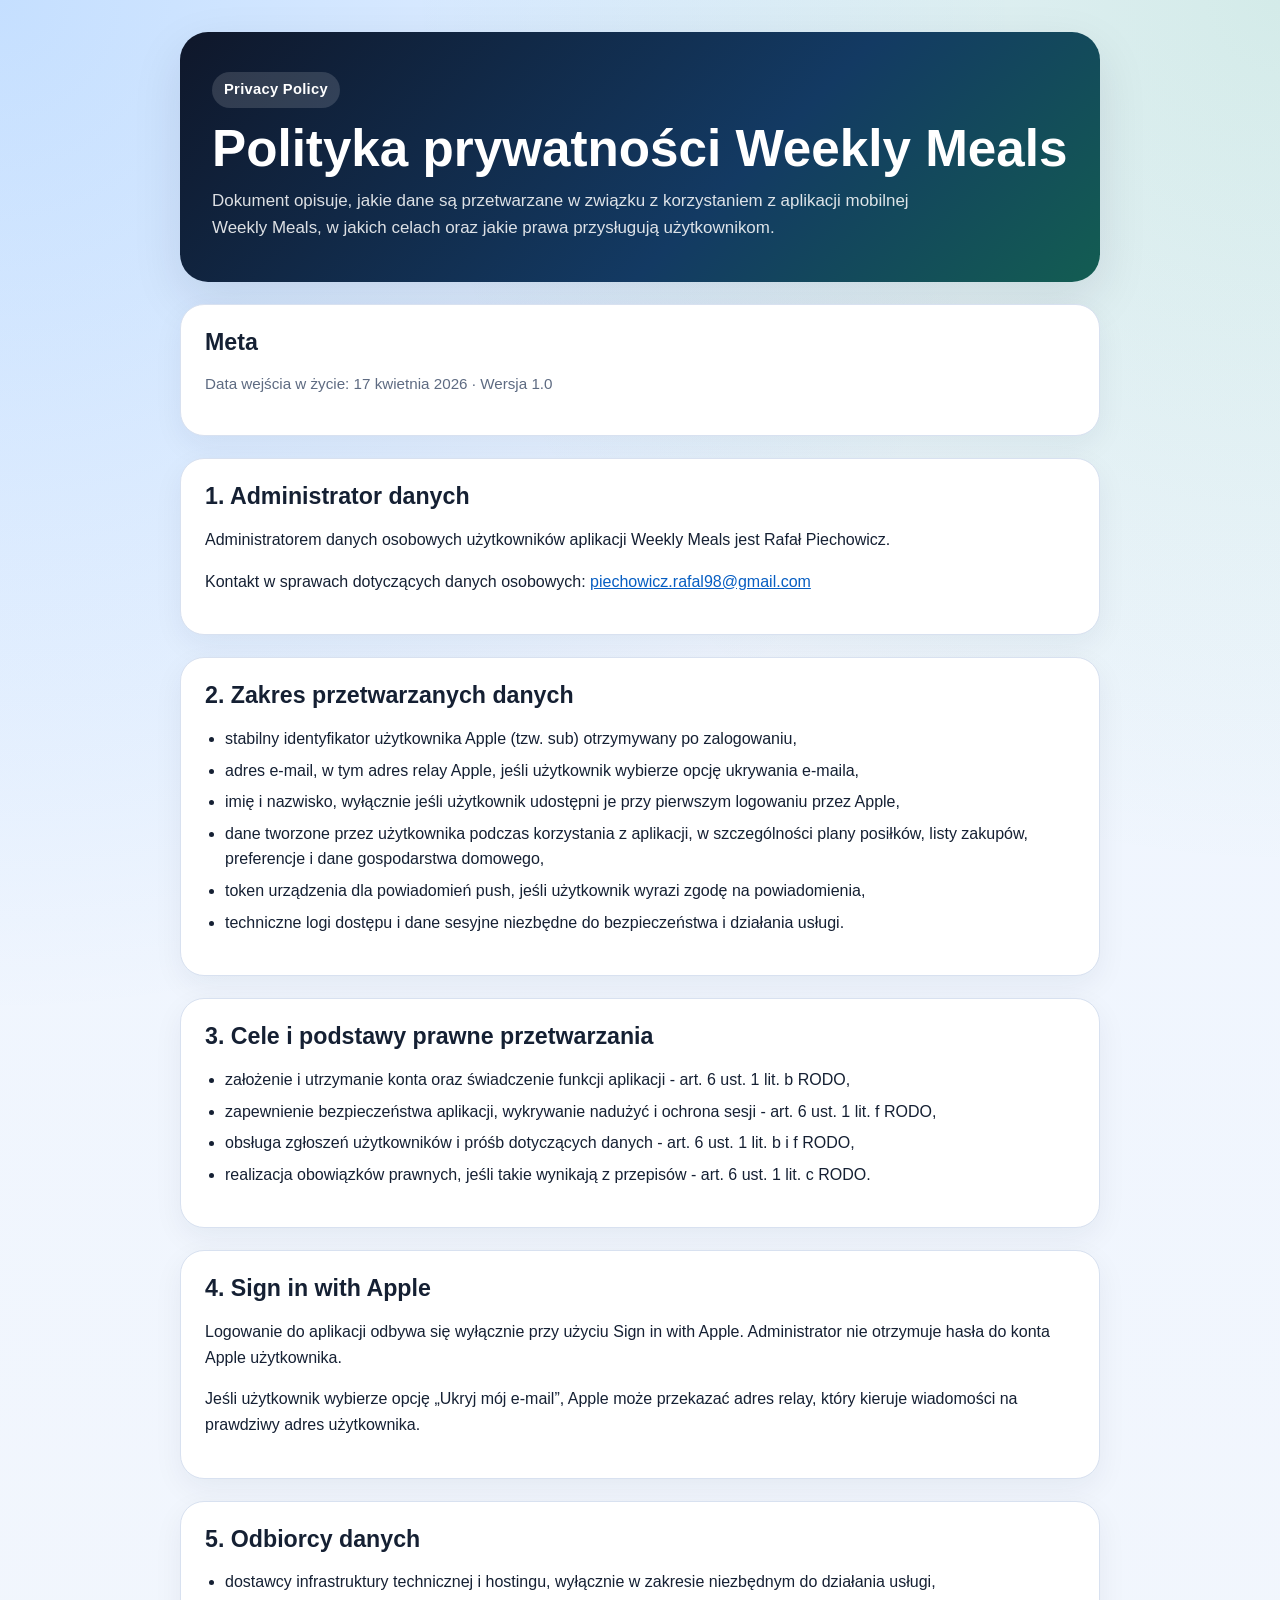
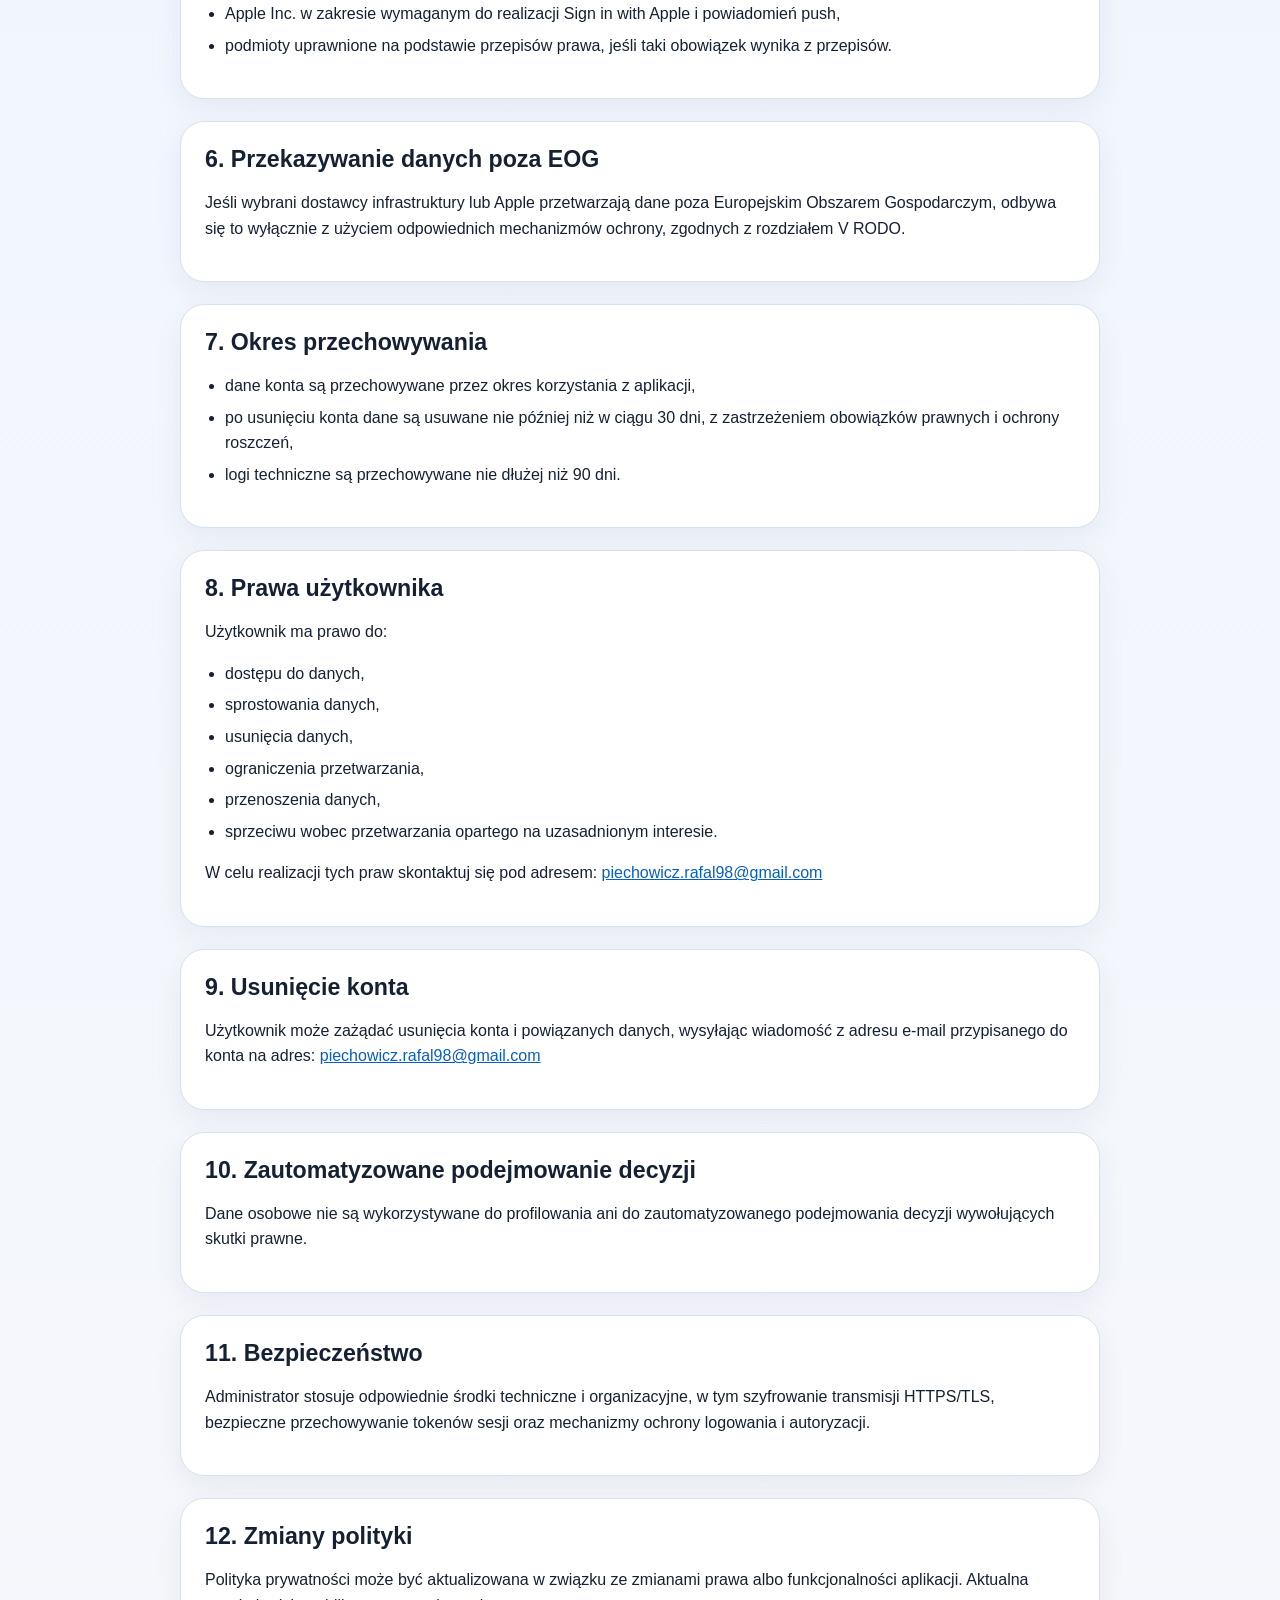
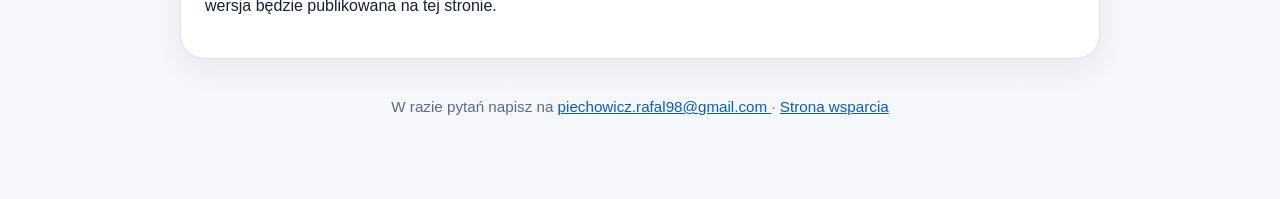
==== docs/privacy/index.html @ db655a3d "Add support and privacy pages for App Store review" ====
<!doctype html>
<html lang="pl">
  <head>
    <meta charset="utf-8" />
    <meta name="viewport" content="width=device-width, initial-scale=1" />
    <title>Weekly Meals Privacy Policy</title>
    <meta
      name="description"
      content="Polityka prywatności aplikacji Weekly Meals."
    />
    <link rel="stylesheet" href="../styles.css" />
  </head>
  <body>
    <main class="page">
      <section class="hero">
        <span class="eyebrow">Privacy Policy</span>
        <h1>Polityka prywatności Weekly Meals</h1>
        <p>
          Dokument opisuje, jakie dane są przetwarzane w związku z korzystaniem
          z aplikacji mobilnej Weekly Meals, w jakich celach oraz jakie prawa
          przysługują użytkownikom.
        </p>
      </section>

      <section class="card section">
        <h2>Meta</h2>
        <p class="meta">Data wejścia w życie: 17 kwietnia 2026 · Wersja 1.0</p>
      </section>

      <section class="card section">
        <h2>1. Administrator danych</h2>
        <p>
          Administratorem danych osobowych użytkowników aplikacji Weekly Meals
          jest Rafał Piechowicz.
        </p>
        <p>
          Kontakt w sprawach dotyczących danych osobowych:
          <a href="mailto:piechowicz.rafal98@gmail.com">
            piechowicz.rafal98@gmail.com
          </a>
        </p>
      </section>

      <section class="card section">
        <h2>2. Zakres przetwarzanych danych</h2>
        <ul>
          <li>
            stabilny identyfikator użytkownika Apple (tzw. sub) otrzymywany po
            zalogowaniu,
          </li>
          <li>
            adres e-mail, w tym adres relay Apple, jeśli użytkownik wybierze
            opcję ukrywania e-maila,
          </li>
          <li>
            imię i nazwisko, wyłącznie jeśli użytkownik udostępni je przy
            pierwszym logowaniu przez Apple,
          </li>
          <li>
            dane tworzone przez użytkownika podczas korzystania z aplikacji, w
            szczególności plany posiłków, listy zakupów, preferencje i dane
            gospodarstwa domowego,
          </li>
          <li>
            token urządzenia dla powiadomień push, jeśli użytkownik wyrazi zgodę
            na powiadomienia,
          </li>
          <li>
            techniczne logi dostępu i dane sesyjne niezbędne do bezpieczeństwa i
            działania usługi.
          </li>
        </ul>
      </section>

      <section class="card section">
        <h2>3. Cele i podstawy prawne przetwarzania</h2>
        <ul>
          <li>
            założenie i utrzymanie konta oraz świadczenie funkcji aplikacji -
            art. 6 ust. 1 lit. b RODO,
          </li>
          <li>
            zapewnienie bezpieczeństwa aplikacji, wykrywanie nadużyć i ochrona
            sesji - art. 6 ust. 1 lit. f RODO,
          </li>
          <li>
            obsługa zgłoszeń użytkowników i próśb dotyczących danych - art. 6
            ust. 1 lit. b i f RODO,
          </li>
          <li>
            realizacja obowiązków prawnych, jeśli takie wynikają z przepisów -
            art. 6 ust. 1 lit. c RODO.
          </li>
        </ul>
      </section>

      <section class="card section">
        <h2>4. Sign in with Apple</h2>
        <p>
          Logowanie do aplikacji odbywa się wyłącznie przy użyciu Sign in with
          Apple. Administrator nie otrzymuje hasła do konta Apple użytkownika.
        </p>
        <p>
          Jeśli użytkownik wybierze opcję „Ukryj mój e-mail”, Apple może
          przekazać adres relay, który kieruje wiadomości na prawdziwy adres
          użytkownika.
        </p>
      </section>

      <section class="card section">
        <h2>5. Odbiorcy danych</h2>
        <ul>
          <li>
            dostawcy infrastruktury technicznej i hostingu, wyłącznie w zakresie
            niezbędnym do działania usługi,
          </li>
          <li>
            Apple Inc. w zakresie wymaganym do realizacji Sign in with Apple i
            powiadomień push,
          </li>
          <li>
            podmioty uprawnione na podstawie przepisów prawa, jeśli taki
            obowiązek wynika z przepisów.
          </li>
        </ul>
      </section>

      <section class="card section">
        <h2>6. Przekazywanie danych poza EOG</h2>
        <p>
          Jeśli wybrani dostawcy infrastruktury lub Apple przetwarzają dane poza
          Europejskim Obszarem Gospodarczym, odbywa się to wyłącznie z użyciem
          odpowiednich mechanizmów ochrony, zgodnych z rozdziałem V RODO.
        </p>
      </section>

      <section class="card section">
        <h2>7. Okres przechowywania</h2>
        <ul>
          <li>dane konta są przechowywane przez okres korzystania z aplikacji,</li>
          <li>
            po usunięciu konta dane są usuwane nie później niż w ciągu 30 dni,
            z zastrzeżeniem obowiązków prawnych i ochrony roszczeń,
          </li>
          <li>logi techniczne są przechowywane nie dłużej niż 90 dni.</li>
        </ul>
      </section>

      <section class="card section">
        <h2>8. Prawa użytkownika</h2>
        <p>Użytkownik ma prawo do:</p>
        <ul>
          <li>dostępu do danych,</li>
          <li>sprostowania danych,</li>
          <li>usunięcia danych,</li>
          <li>ograniczenia przetwarzania,</li>
          <li>przenoszenia danych,</li>
          <li>sprzeciwu wobec przetwarzania opartego na uzasadnionym interesie.</li>
        </ul>
        <p>
          W celu realizacji tych praw skontaktuj się pod adresem:
          <a href="mailto:piechowicz.rafal98@gmail.com">
            piechowicz.rafal98@gmail.com
          </a>
        </p>
      </section>

      <section class="card section">
        <h2>9. Usunięcie konta</h2>
        <p>
          Użytkownik może zażądać usunięcia konta i powiązanych danych,
          wysyłając wiadomość z adresu e-mail przypisanego do konta na adres:
          <a href="mailto:piechowicz.rafal98@gmail.com">
            piechowicz.rafal98@gmail.com
          </a>
        </p>
      </section>

      <section class="card section">
        <h2>10. Zautomatyzowane podejmowanie decyzji</h2>
        <p>
          Dane osobowe nie są wykorzystywane do profilowania ani do
          zautomatyzowanego podejmowania decyzji wywołujących skutki prawne.
        </p>
      </section>

      <section class="card section">
        <h2>11. Bezpieczeństwo</h2>
        <p>
          Administrator stosuje odpowiednie środki techniczne i organizacyjne, w
          tym szyfrowanie transmisji HTTPS/TLS, bezpieczne przechowywanie tokenów
          sesji oraz mechanizmy ochrony logowania i autoryzacji.
        </p>
      </section>

      <section class="card section">
        <h2>12. Zmiany polityki</h2>
        <p>
          Polityka prywatności może być aktualizowana w związku ze zmianami prawa
          albo funkcjonalności aplikacji. Aktualna wersja będzie publikowana na
          tej stronie.
        </p>
      </section>

      <p class="footer">
        W razie pytań napisz na
        <a href="mailto:piechowicz.rafal98@gmail.com">
          piechowicz.rafal98@gmail.com
        </a>
        · <a href="../support/">Strona wsparcia</a>
      </p>
    </main>
  </body>
</html>
---- docs/styles.css ----
:root {
  color-scheme: light;
  --bg: #f5f7fb;
  --surface: #ffffff;
  --surface-alt: #eef3fb;
  --text: #152033;
  --muted: #5e6b82;
  --accent: #0b7cff;
  --accent-strong: #075ec2;
  --border: #d8e1f0;
  --shadow: 0 18px 50px rgba(12, 24, 46, 0.10);
  --max-width: 960px;
}

* {
  box-sizing: border-box;
}

html {
  font-size: 16px;
}

body {
  margin: 0;
  font-family: -apple-system, BlinkMacSystemFont, "Segoe UI", sans-serif;
  background:
    radial-gradient(circle at top left, rgba(11, 124, 255, 0.18), transparent 28%),
    radial-gradient(circle at top right, rgba(22, 163, 74, 0.12), transparent 24%),
    linear-gradient(180deg, #eef5ff 0%, var(--bg) 100%);
  color: var(--text);
  line-height: 1.6;
}

a {
  color: var(--accent-strong);
}

.page {
  max-width: var(--max-width);
  margin: 0 auto;
  padding: 32px 20px 64px;
}

.hero {
  background: linear-gradient(135deg, #0f172a 0%, #133a63 60%, #135d52 100%);
  color: #ffffff;
  border-radius: 28px;
  padding: 40px 32px;
  box-shadow: var(--shadow);
}

.eyebrow {
  display: inline-block;
  margin-bottom: 14px;
  padding: 6px 12px;
  border-radius: 999px;
  background: rgba(255, 255, 255, 0.14);
  font-size: 0.92rem;
  font-weight: 600;
  letter-spacing: 0.02em;
}

.hero h1 {
  margin: 0 0 12px;
  font-size: clamp(2rem, 4vw, 3.25rem);
  line-height: 1.05;
}

.hero p {
  max-width: 720px;
  margin: 0;
  color: rgba(255, 255, 255, 0.86);
  font-size: 1.06rem;
}

.hero-links {
  display: flex;
  flex-wrap: wrap;
  gap: 12px;
  margin-top: 24px;
}

.button {
  display: inline-flex;
  align-items: center;
  justify-content: center;
  min-height: 44px;
  padding: 0 18px;
  border-radius: 999px;
  border: 1px solid rgba(255, 255, 255, 0.18);
  background: rgba(255, 255, 255, 0.12);
  color: #ffffff;
  text-decoration: none;
  font-weight: 600;
}

.button.secondary {
  background: #ffffff;
  border-color: #ffffff;
  color: #0f2440;
}

.grid {
  display: grid;
  gap: 18px;
  margin-top: 24px;
}

.grid.two {
  grid-template-columns: repeat(auto-fit, minmax(260px, 1fr));
}

.card {
  background: var(--surface);
  border: 1px solid var(--border);
  border-radius: 24px;
  padding: 24px;
  box-shadow: 0 10px 30px rgba(15, 36, 64, 0.06);
}

.card h2,
.card h3 {
  margin-top: 0;
  line-height: 1.2;
}

.section {
  margin-top: 22px;
}

.section h2 {
  margin-bottom: 10px;
  font-size: 1.45rem;
}

.meta {
  color: var(--muted);
  font-size: 0.95rem;
}

.notice {
  padding: 16px 18px;
  border-radius: 18px;
  background: var(--surface-alt);
  border: 1px solid var(--border);
}

ul {
  padding-left: 20px;
}

li + li {
  margin-top: 6px;
}

.footer {
  margin-top: 36px;
  color: var(--muted);
  font-size: 0.95rem;
  text-align: center;
}

@media (max-width: 640px) {
  .page {
    padding: 20px 14px 48px;
  }

  .hero,
  .card {
    border-radius: 22px;
    padding: 22px;
  }
}
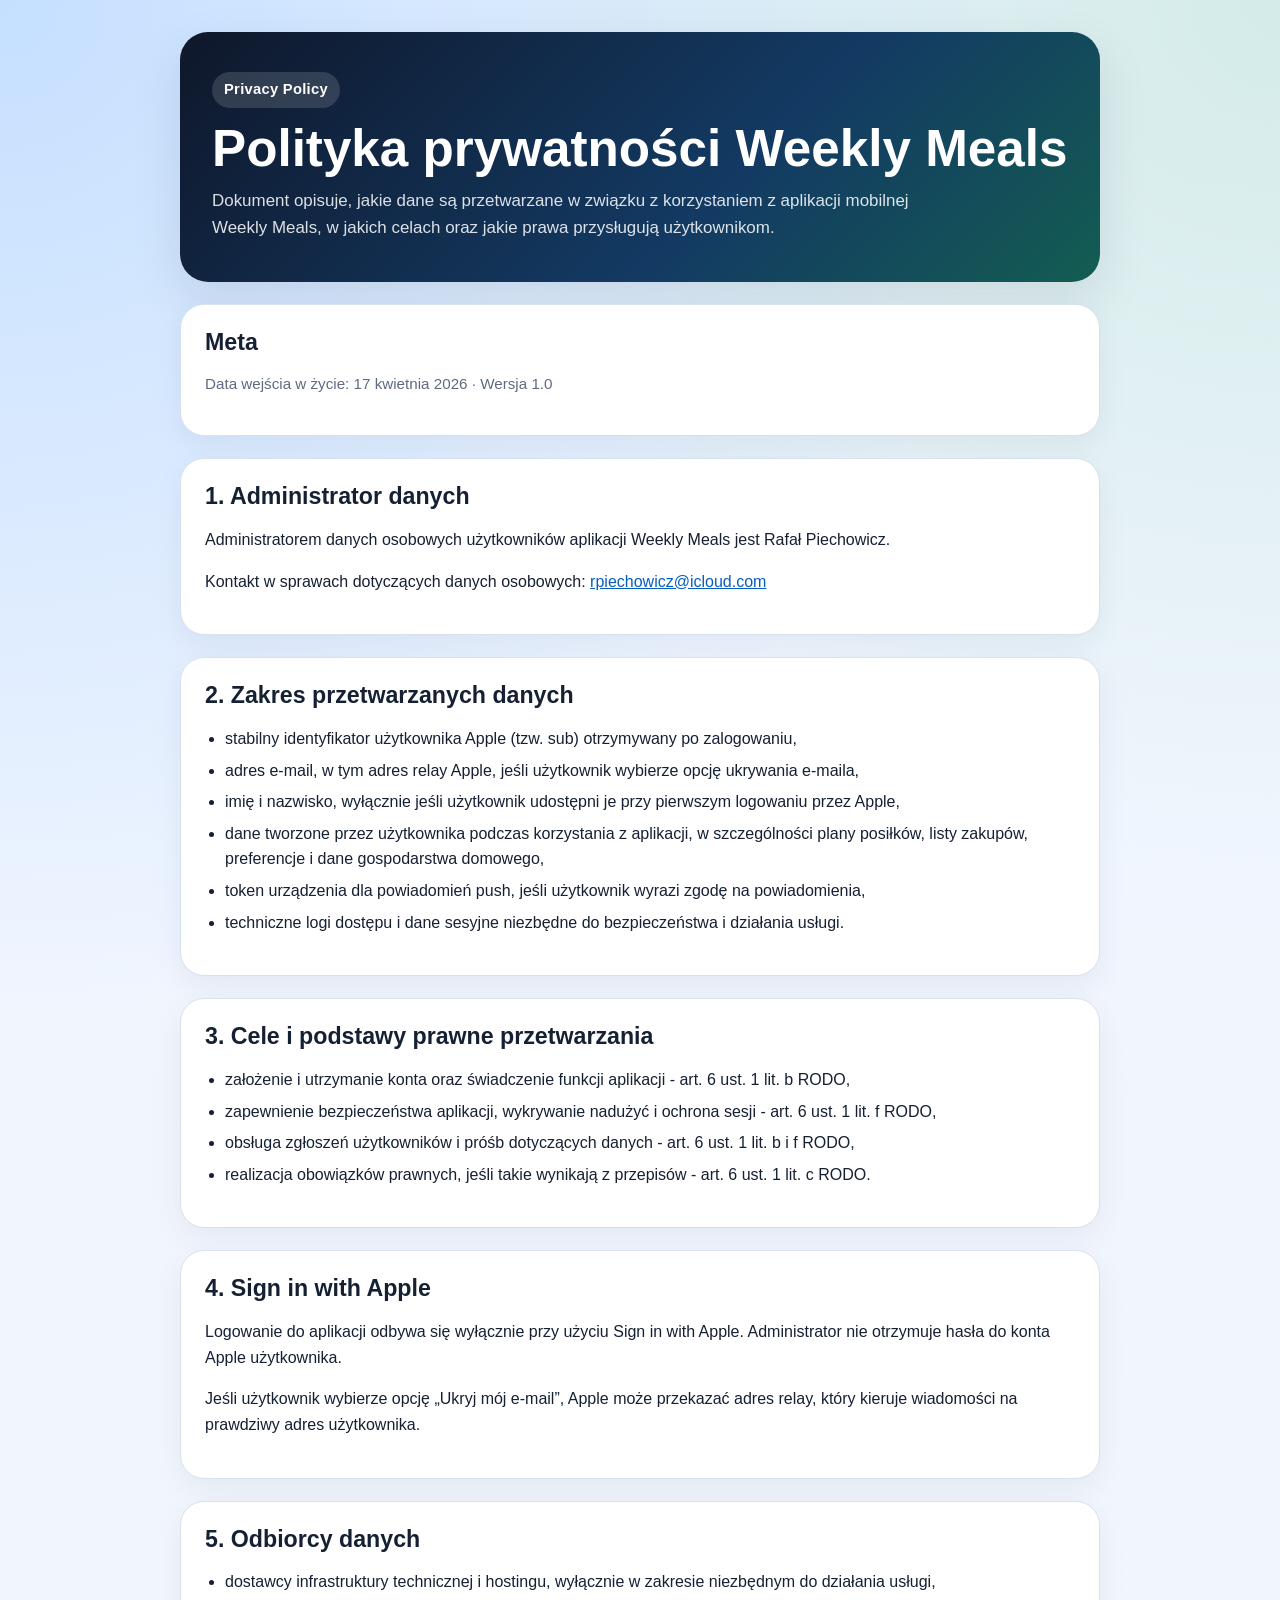
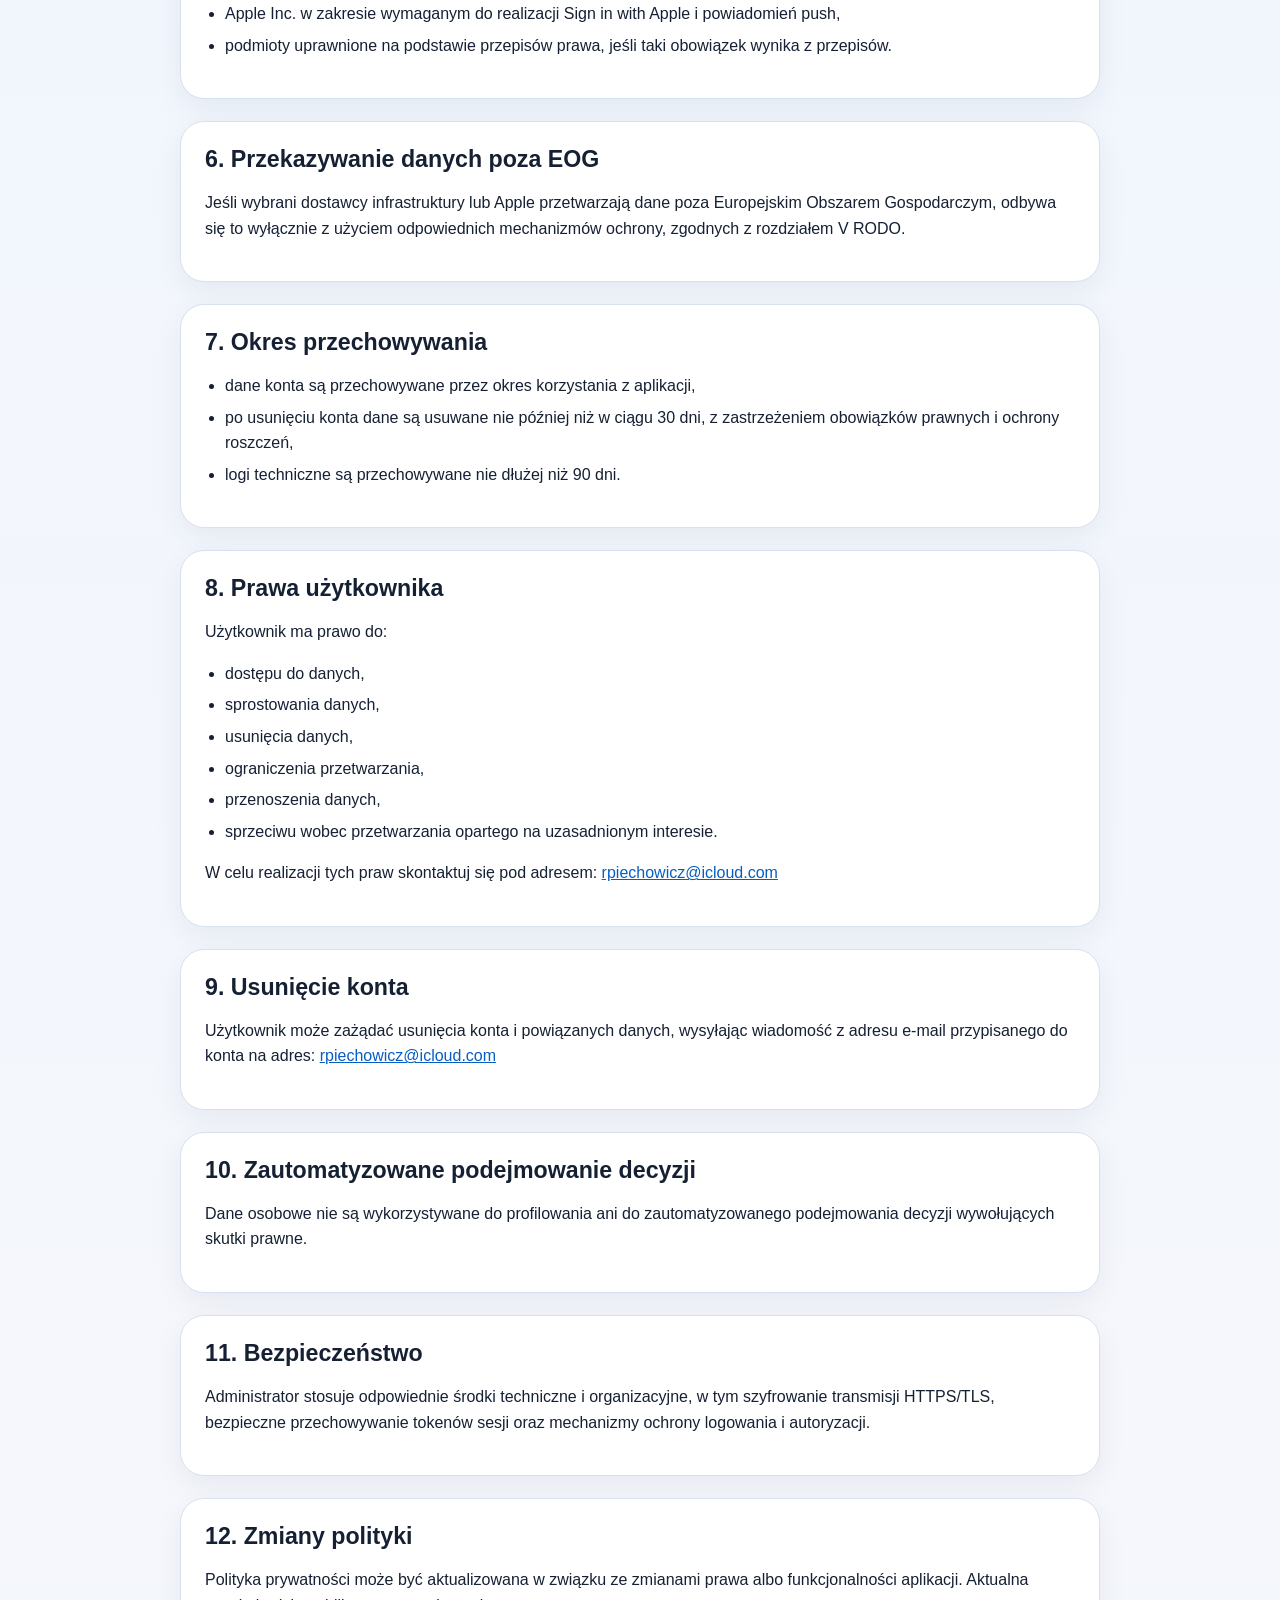
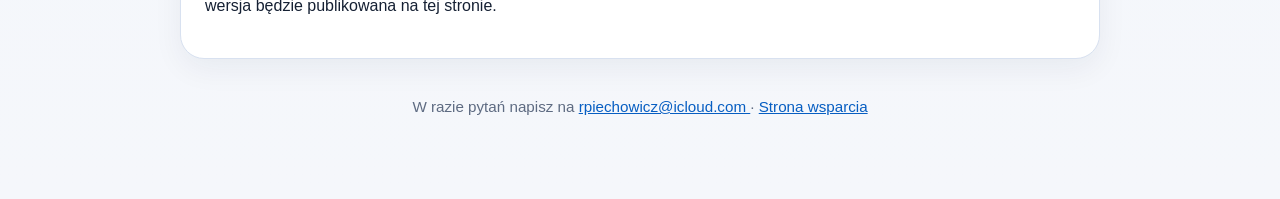
==== commit 90784be6: "Redesign Auth onboarding to B2 Cozy Kitchen - Introduce WMDesignSystem with terracotta palette token" ====
--- a/docs/privacy/index.html
+++ b/docs/privacy/index.html
@@ -35,8 +35,8 @@
         </p>
         <p>
           Kontakt w sprawach dotyczących danych osobowych:
-          <a href="mailto:piechowicz.rafal98@gmail.com">
-            piechowicz.rafal98@gmail.com
+          <a href="mailto:rpiechowicz@icloud.com">
+            rpiechowicz@icloud.com
           </a>
         </p>
       </section>
@@ -159,8 +159,8 @@
         </ul>
         <p>
           W celu realizacji tych praw skontaktuj się pod adresem:
-          <a href="mailto:piechowicz.rafal98@gmail.com">
-            piechowicz.rafal98@gmail.com
+          <a href="mailto:rpiechowicz@icloud.com">
+            rpiechowicz@icloud.com
           </a>
         </p>
       </section>
@@ -170,8 +170,8 @@
         <p>
           Użytkownik może zażądać usunięcia konta i powiązanych danych,
           wysyłając wiadomość z adresu e-mail przypisanego do konta na adres:
-          <a href="mailto:piechowicz.rafal98@gmail.com">
-            piechowicz.rafal98@gmail.com
+          <a href="mailto:rpiechowicz@icloud.com">
+            rpiechowicz@icloud.com
           </a>
         </p>
       </section>
@@ -204,8 +204,8 @@
 
       <p class="footer">
         W razie pytań napisz na
-        <a href="mailto:piechowicz.rafal98@gmail.com">
-          piechowicz.rafal98@gmail.com
+        <a href="mailto:rpiechowicz@icloud.com">
+          rpiechowicz@icloud.com
         </a>
         · <a href="../support/">Strona wsparcia</a>
       </p>
